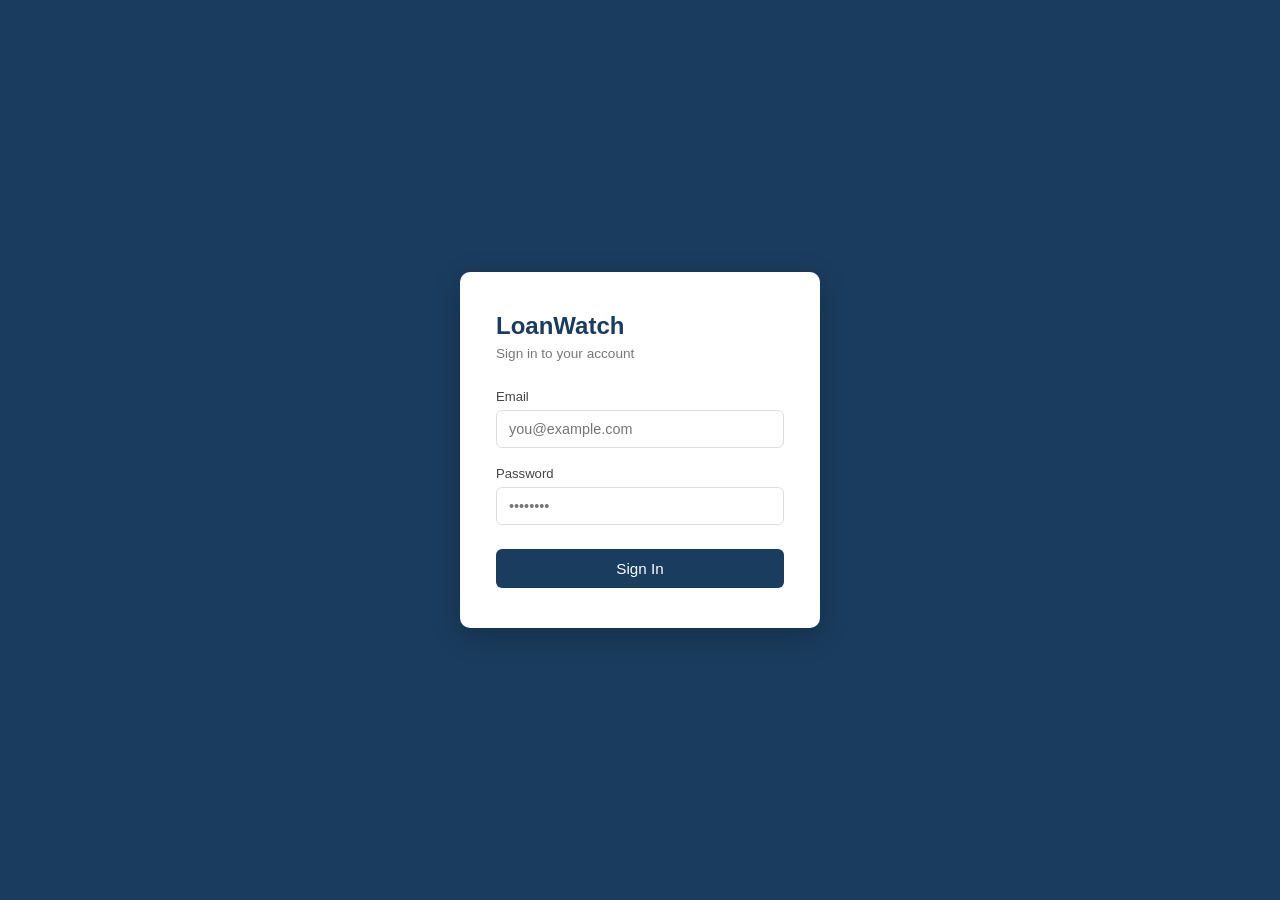
==== src/main/resources/static/index.html @ fdae0c63 "feat: add basic frontend (login, dashboard, borrower detail)" ====
<!DOCTYPE html>
<html lang="en">
<head>
    <meta charset="UTF-8">
    <meta name="viewport" content="width=device-width, initial-scale=1.0">
    <title>LoanWatch – Login</title>
    <link rel="stylesheet" href="style.css">
</head>
<body>

<div class="login-wrapper">
    <div class="login-card">
        <h2>LoanWatch</h2>
        <p>Sign in to your account</p>

        <div class="form-group">
            <label>Email</label>
            <input type="email" id="email" placeholder="you@example.com">
        </div>

        <div class="form-group">
            <label>Password</label>
            <input type="password" id="password" placeholder="••••••••">
        </div>

        <button class="btn-primary" onclick="login()">Sign In</button>
        <p class="error-msg" id="errMsg">Invalid email or password</p>
    </div>
</div>

<script>
    if (localStorage.getItem('token')) {
        window.location.href = 'dashboard.html';
    }

    async function login() {
        const email = document.getElementById('email').value.trim();
        const password = document.getElementById('password').value.trim();
        const errMsg = document.getElementById('errMsg');

        if (!email || !password) {
            errMsg.textContent = 'Please fill in all fields';
            errMsg.style.display = 'block';
            return;
        }

        try {
            const res = await fetch(`/api/auth/login?email=${encodeURIComponent(email)}&password=${encodeURIComponent(password)}`, {
                method: 'POST'
            });

            const token = await res.text();

            if (!res.ok || token.toLowerCase().includes('not found') || token.toLowerCase().includes('wrong')) {
                errMsg.textContent = token;
                errMsg.style.display = 'block';
                return;
            }

            localStorage.setItem('token', token);
            window.location.href = 'dashboard.html';

        } catch (e) {
            errMsg.textContent = 'Could not connect to server';
            errMsg.style.display = 'block';
        }
    }

    document.addEventListener('keydown', (e) => {
        if (e.key === 'Enter') login();
    });
</script>

</body>
</html>
---- src/main/resources/static/style.css ----
* {
    margin: 0;
    padding: 0;
    box-sizing: border-box;
}

body {
    font-family: 'Segoe UI', sans-serif;
    background: #f0f2f5;
    color: #222;
}

a {
    text-decoration: none;
    color: inherit;
}

/* navbar */
.navbar {
    background: #1a3c5e;
    color: white;
    padding: 14px 30px;
    display: flex;
    justify-content: space-between;
    align-items: center;
}

.navbar h1 {
    font-size: 1.3rem;
    font-weight: 600;
    letter-spacing: 0.5px;
}

.navbar span {
    font-size: 0.85rem;
    opacity: 0.8;
}

.logout-btn {
    background: transparent;
    border: 1px solid rgba(255,255,255,0.4);
    color: white;
    padding: 6px 16px;
    border-radius: 5px;
    cursor: pointer;
    font-size: 0.85rem;
}

.logout-btn:hover {
    background: rgba(255,255,255,0.1);
}

/* login page */
.login-wrapper {
    min-height: 100vh;
    display: flex;
    align-items: center;
    justify-content: center;
    background: #1a3c5e;
}

.login-card {
    background: white;
    padding: 40px 36px;
    border-radius: 10px;
    width: 360px;
    box-shadow: 0 8px 30px rgba(0,0,0,0.2);
}

.login-card h2 {
    font-size: 1.5rem;
    margin-bottom: 6px;
    color: #1a3c5e;
}

.login-card p {
    font-size: 0.85rem;
    color: #777;
    margin-bottom: 28px;
}

.form-group {
    margin-bottom: 18px;
}

.form-group label {
    display: block;
    font-size: 0.82rem;
    font-weight: 500;
    margin-bottom: 6px;
    color: #444;
}

.form-group input {
    width: 100%;
    padding: 10px 12px;
    border: 1px solid #ddd;
    border-radius: 6px;
    font-size: 0.9rem;
    outline: none;
    transition: border 0.2s;
}

.form-group input:focus {
    border-color: #1a3c5e;
}

.btn-primary {
    width: 100%;
    padding: 11px;
    background: #1a3c5e;
    color: white;
    border: none;
    border-radius: 6px;
    font-size: 0.95rem;
    cursor: pointer;
    margin-top: 6px;
}

.btn-primary:hover {
    background: #14304d;
}

.error-msg {
    color: #c0392b;
    font-size: 0.82rem;
    margin-top: 12px;
    text-align: center;
    display: none;
}

/* dashboard */
.page-content {
    padding: 28px 30px;
    max-width: 1100px;
    margin: 0 auto;
}

.page-title {
    font-size: 1.2rem;
    font-weight: 600;
    margin-bottom: 20px;
    color: #1a3c5e;
}

.stats-row {
    display: flex;
    gap: 16px;
    margin-bottom: 28px;
}

.stat-card {
    background: white;
    border-radius: 8px;
    padding: 20px 24px;
    flex: 1;
    box-shadow: 0 2px 8px rgba(0,0,0,0.06);
    border-left: 4px solid #1a3c5e;
}

.stat-card.high {
    border-left-color: #e74c3c;
}

.stat-card.medium {
    border-left-color: #e67e22;
}

.stat-card.low {
    border-left-color: #27ae60;
}

.stat-card h3 {
    font-size: 0.78rem;
    text-transform: uppercase;
    color: #888;
    letter-spacing: 0.5px;
    margin-bottom: 8px;
}

.stat-card .count {
    font-size: 2rem;
    font-weight: 700;
    color: #1a3c5e;
}

.stat-card.high .count { color: #e74c3c; }
.stat-card.medium .count { color: #e67e22; }
.stat-card.low .count { color: #27ae60; }

/* table */
.table-card {
    background: white;
    border-radius: 8px;
    box-shadow: 0 2px 8px rgba(0,0,0,0.06);
    overflow: hidden;
}

.table-card table {
    width: 100%;
    border-collapse: collapse;
    font-size: 0.88rem;
}

.table-card thead {
    background: #f7f8fa;
}

.table-card th {
    padding: 12px 16px;
    text-align: left;
    font-size: 0.78rem;
    text-transform: uppercase;
    color: #888;
    letter-spacing: 0.4px;
    border-bottom: 1px solid #eee;
}

.table-card td {
    padding: 13px 16px;
    border-bottom: 1px solid #f2f2f2;
    color: #333;
}

.table-card tbody tr:hover {
    background: #fafbfc;
    cursor: pointer;
}

.badge {
    padding: 3px 10px;
    border-radius: 20px;
    font-size: 0.75rem;
    font-weight: 600;
}

.badge.HIGH {
    background: #fdecea;
    color: #c0392b;
}

.badge.MEDIUM {
    background: #fef3e2;
    color: #d68910;
}

.badge.LOW {
    background: #eafaf1;
    color: #1e8449;
}

.badge.NA {
    background: #f2f2f2;
    color: #999;
}

.loading {
    text-align: center;
    padding: 40px;
    color: #aaa;
    font-size: 0.9rem;
}

/* borrower detail page */
.back-link {
    display: inline-block;
    margin-bottom: 20px;
    color: #1a3c5e;
    font-size: 0.88rem;
    font-weight: 500;
}

.back-link:hover {
    text-decoration: underline;
}

.detail-grid {
    display: grid;
    grid-template-columns: 1fr 1fr;
    gap: 20px;
    margin-bottom: 24px;
}

.info-card {
    background: white;
    border-radius: 8px;
    padding: 22px;
    box-shadow: 0 2px 8px rgba(0,0,0,0.06);
}

.info-card h3 {
    font-size: 0.82rem;
    text-transform: uppercase;
    color: #888;
    letter-spacing: 0.5px;
    margin-bottom: 16px;
    padding-bottom: 10px;
    border-bottom: 1px solid #f0f0f0;
}

.info-row {
    display: flex;
    justify-content: space-between;
    margin-bottom: 10px;
    font-size: 0.88rem;
}

.info-row .label {
    color: #888;
}

.info-row .value {
    font-weight: 500;
    color: #222;
}

.risk-display {
    text-align: center;
    padding: 10px 0;
}

.risk-score-num {
    font-size: 3rem;
    font-weight: 700;
    color: #1a3c5e;
    line-height: 1;
}

.risk-level-text {
    font-size: 1rem;
    font-weight: 600;
    margin-top: 8px;
}

.risk-level-text.HIGH { color: #e74c3c; }
.risk-level-text.MEDIUM { color: #e67e22; }
.risk-level-text.LOW { color: #27ae60; }
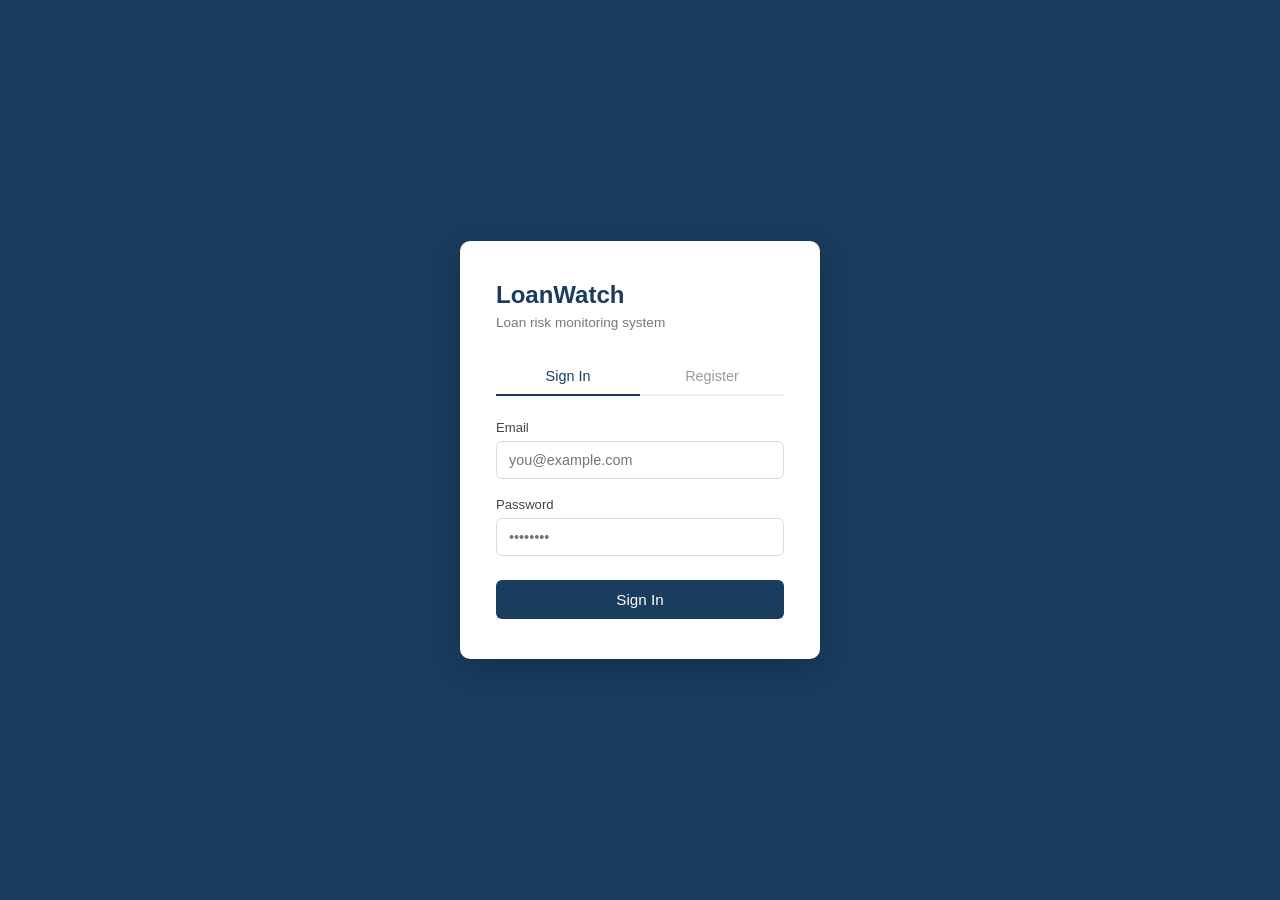
==== commit 7c01818d: "feat: add register tab to login page, fix role permissions for risk score" ====
--- a/src/main/resources/static/index.html
+++ b/src/main/resources/static/index.html
@@ -5,26 +5,114 @@
     <meta name="viewport" content="width=device-width, initial-scale=1.0">
     <title>LoanWatch – Login</title>
     <link rel="stylesheet" href="style.css">
+    <style>
+        .tabs {
+            display: flex;
+            margin-bottom: 24px;
+            border-bottom: 2px solid #f0f0f0;
+        }
+
+        .tab {
+            flex: 1;
+            text-align: center;
+            padding: 10px;
+            cursor: pointer;
+            font-size: 0.9rem;
+            font-weight: 500;
+            color: #999;
+            border-bottom: 2px solid transparent;
+            margin-bottom: -2px;
+        }
+
+        .tab.active {
+            color: #1a3c5e;
+            border-bottom-color: #1a3c5e;
+        }
+
+        .tab-panel {
+            display: none;
+        }
+
+        .tab-panel.active {
+            display: block;
+        }
+
+        .success-msg {
+            color: #27ae60;
+            font-size: 0.82rem;
+            margin-top: 12px;
+            text-align: center;
+            display: none;
+        }
+
+        .role-select {
+            width: 100%;
+            padding: 10px 12px;
+            border: 1px solid #ddd;
+            border-radius: 6px;
+            font-size: 0.9rem;
+            outline: none;
+            background: white;
+            color: #333;
+        }
+
+        .role-select:focus {
+            border-color: #1a3c5e;
+        }
+    </style>
 </head>
 <body>
 
 <div class="login-wrapper">
     <div class="login-card">
         <h2>LoanWatch</h2>
-        <p>Sign in to your account</p>
-
-        <div class="form-group">
-            <label>Email</label>
-            <input type="email" id="email" placeholder="you@example.com">
+        <p>Loan risk monitoring system</p>
+
+        <div class="tabs" style="margin-top: 20px;">
+            <div class="tab active" onclick="switchTab('login')">Sign In</div>
+            <div class="tab" onclick="switchTab('register')">Register</div>
         </div>
 
-        <div class="form-group">
-            <label>Password</label>
-            <input type="password" id="password" placeholder="••••••••">
+        <!-- Login -->
+        <div class="tab-panel active" id="loginPanel">
+            <div class="form-group">
+                <label>Email</label>
+                <input type="email" id="loginEmail" placeholder="you@example.com">
+            </div>
+            <div class="form-group">
+                <label>Password</label>
+                <input type="password" id="loginPassword" placeholder="••••••••">
+            </div>
+            <button class="btn-primary" onclick="login()">Sign In</button>
+            <p class="error-msg" id="loginErr"></p>
         </div>
 
-        <button class="btn-primary" onclick="login()">Sign In</button>
-        <p class="error-msg" id="errMsg">Invalid email or password</p>
+        <!-- Register -->
+        <div class="tab-panel" id="registerPanel">
+            <div class="form-group">
+                <label>Full Name</label>
+                <input type="text" id="regName" placeholder="Raj Vaibhav">
+            </div>
+            <div class="form-group">
+                <label>Email</label>
+                <input type="email" id="regEmail" placeholder="you@example.com">
+            </div>
+            <div class="form-group">
+                <label>Password</label>
+                <input type="password" id="regPassword" placeholder="••••••••">
+            </div>
+            <div class="form-group">
+                <label>Role</label>
+                <select class="role-select" id="regRole">
+                    <option value="MANAGER">Manager</option>
+                    <option value="ADMIN">Admin</option>
+                    <option value="FIELD_AGENT">Field Agent</option>
+                </select>
+            </div>
+            <button class="btn-primary" onclick="register()">Create Account</button>
+            <p class="error-msg" id="registerErr"></p>
+            <p class="success-msg" id="registerSuccess">Account created! You can now sign in.</p>
+        </div>
     </div>
 </div>
 
@@ -33,14 +121,29 @@
         window.location.href = 'dashboard.html';
     }
 
+    function switchTab(tab) {
+        document.querySelectorAll('.tab').forEach(t => t.classList.remove('active'));
+        document.querySelectorAll('.tab-panel').forEach(p => p.classList.remove('active'));
+
+        if (tab === 'login') {
+            document.querySelectorAll('.tab')[0].classList.add('active');
+            document.getElementById('loginPanel').classList.add('active');
+        } else {
+            document.querySelectorAll('.tab')[1].classList.add('active');
+            document.getElementById('registerPanel').classList.add('active');
+        }
+    }
+
     async function login() {
-        const email = document.getElementById('email').value.trim();
-        const password = document.getElementById('password').value.trim();
-        const errMsg = document.getElementById('errMsg');
+        const email = document.getElementById('loginEmail').value.trim();
+        const password = document.getElementById('loginPassword').value.trim();
+        const errEl = document.getElementById('loginErr');
+
+        errEl.style.display = 'none';
 
         if (!email || !password) {
-            errMsg.textContent = 'Please fill in all fields';
-            errMsg.style.display = 'block';
+            errEl.textContent = 'Please fill in all fields';
+            errEl.style.display = 'block';
             return;
         }
 
@@ -52,8 +155,8 @@
             const token = await res.text();
 
             if (!res.ok || token.toLowerCase().includes('not found') || token.toLowerCase().includes('wrong')) {
-                errMsg.textContent = token;
-                errMsg.style.display = 'block';
+                errEl.textContent = token;
+                errEl.style.display = 'block';
                 return;
             }
 
@@ -61,13 +164,56 @@
             window.location.href = 'dashboard.html';
 
         } catch (e) {
-            errMsg.textContent = 'Could not connect to server';
-            errMsg.style.display = 'block';
+            errEl.textContent = 'Could not connect to server';
+            errEl.style.display = 'block';
+        }
+    }
+
+    async function register() {
+        const name = document.getElementById('regName').value.trim();
+        const email = document.getElementById('regEmail').value.trim();
+        const password = document.getElementById('regPassword').value.trim();
+        const role = document.getElementById('regRole').value;
+        const errEl = document.getElementById('registerErr');
+        const successEl = document.getElementById('registerSuccess');
+
+        errEl.style.display = 'none';
+        successEl.style.display = 'none';
+
+        if (!name || !email || !password) {
+            errEl.textContent = 'Please fill in all fields';
+            errEl.style.display = 'block';
+            return;
+        }
+
+        try {
+            const res = await fetch(`/api/auth/register?name=${encodeURIComponent(name)}&email=${encodeURIComponent(email)}&password=${encodeURIComponent(password)}&role=${role}`, {
+                method: 'POST'
+            });
+
+            const msg = await res.text();
+
+            if (msg.toLowerCase().includes('already')) {
+                errEl.textContent = msg;
+                errEl.style.display = 'block';
+                return;
+            }
+
+            successEl.style.display = 'block';
+            setTimeout(() => switchTab('login'), 1500);
+
+        } catch (e) {
+            errEl.textContent = 'Could not connect to server';
+            errEl.style.display = 'block';
         }
     }
 
     document.addEventListener('keydown', (e) => {
-        if (e.key === 'Enter') login();
+        if (e.key === 'Enter') {
+            const activePanel = document.querySelector('.tab-panel.active').id;
+            if (activePanel === 'loginPanel') login();
+            else register();
+        }
     });
 </script>
 
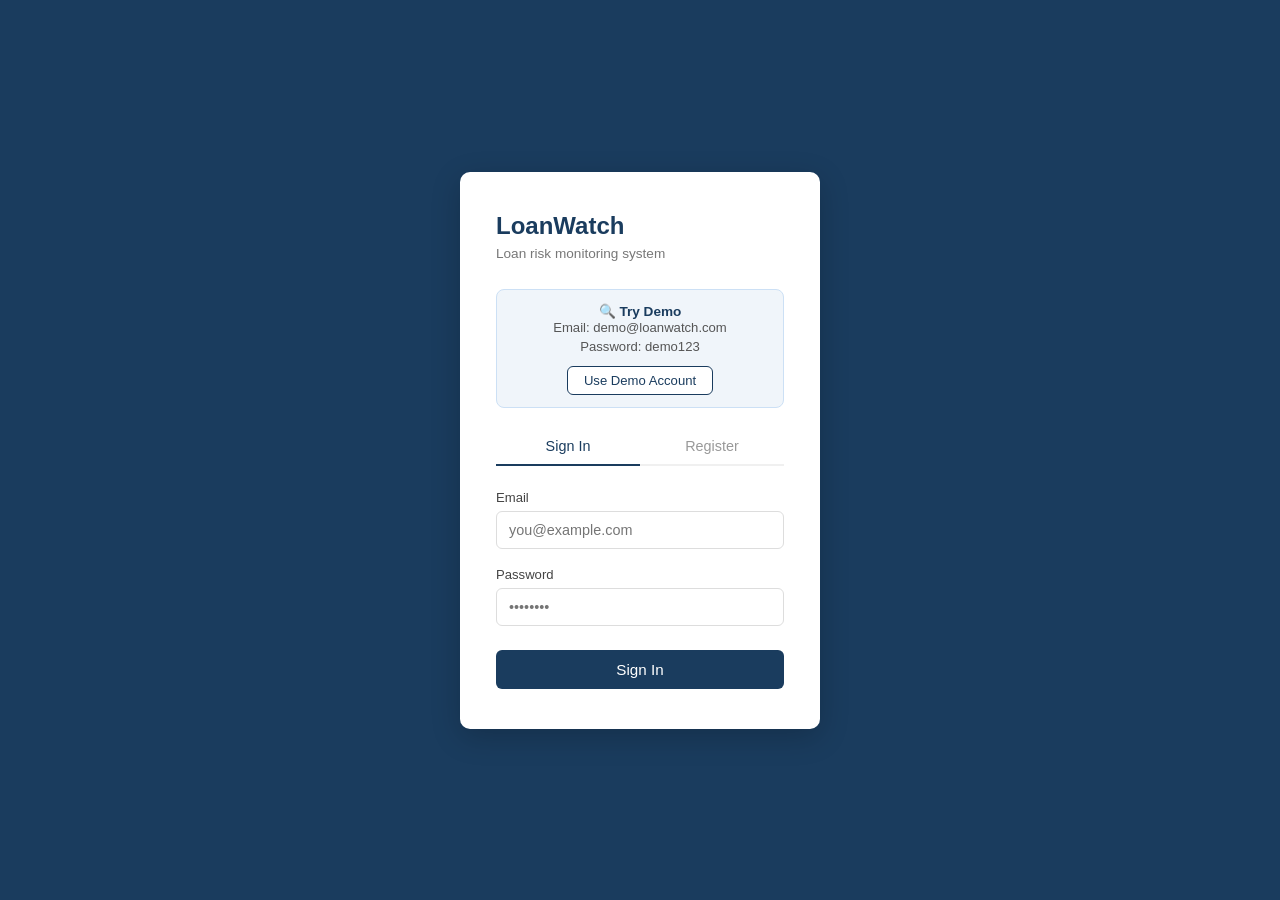
==== commit 413a7a43: "added demo login button on login page" ====
--- a/src/main/resources/static/index.html
+++ b/src/main/resources/static/index.html
@@ -11,7 +11,6 @@
             margin-bottom: 24px;
             border-bottom: 2px solid #f0f0f0;
         }
-
         .tab {
             flex: 1;
             text-align: center;
@@ -23,20 +22,12 @@
             border-bottom: 2px solid transparent;
             margin-bottom: -2px;
         }
-
         .tab.active {
             color: #1a3c5e;
             border-bottom-color: #1a3c5e;
         }
-
-        .tab-panel {
-            display: none;
-        }
-
-        .tab-panel.active {
-            display: block;
-        }
-
+        .tab-panel { display: none; }
+        .tab-panel.active { display: block; }
         .success-msg {
             color: #27ae60;
             font-size: 0.82rem;
@@ -44,7 +35,6 @@
             text-align: center;
             display: none;
         }
-
         .role-select {
             width: 100%;
             padding: 10px 12px;
@@ -55,10 +45,36 @@
             background: white;
             color: #333;
         }
-
-        .role-select:focus {
-            border-color: #1a3c5e;
-        }
+        .role-select:focus { border-color: #1a3c5e; }
+        .demo-box {
+            background: #f0f5fa;
+            border: 1px solid #cce0f5;
+            border-radius: 8px;
+            padding: 12px 16px;
+            margin-bottom: 20px;
+            text-align: center;
+        }
+        .demo-box p {
+            margin: 0 0 4px 0;
+            font-size: 0.82rem;
+            color: #555;
+        }
+        .demo-box strong {
+            color: #1a3c5e;
+            font-size: 0.85rem;
+        }
+        .btn-demo {
+            margin-top: 8px;
+            background: white;
+            color: #1a3c5e;
+            border: 1px solid #1a3c5e;
+            padding: 6px 16px;
+            border-radius: 6px;
+            font-size: 0.82rem;
+            cursor: pointer;
+            font-weight: 500;
+        }
+        .btn-demo:hover { background: #1a3c5e; color: white; }
     </style>
 </head>
 <body>
@@ -68,7 +84,15 @@
         <h2>LoanWatch</h2>
         <p>Loan risk monitoring system</p>
 
-        <div class="tabs" style="margin-top: 20px;">
+        <!-- Demo box -->
+        <div class="demo-box" style="margin-top: 16px;">
+            <strong>🔍 Try Demo</strong>
+            <p>Email: demo@loanwatch.com</p>
+            <p>Password: demo123</p>
+            <button class="btn-demo" onclick="fillDemo()">Use Demo Account</button>
+        </div>
+
+        <div class="tabs">
             <div class="tab active" onclick="switchTab('login')">Sign In</div>
             <div class="tab" onclick="switchTab('register')">Register</div>
         </div>
@@ -121,10 +145,15 @@
         window.location.href = 'dashboard.html';
     }
 
+    function fillDemo() {
+        switchTab('login');
+        document.getElementById('loginEmail').value = 'demo@loanwatch.com';
+        document.getElementById('loginPassword').value = 'demo123';
+    }
+
     function switchTab(tab) {
         document.querySelectorAll('.tab').forEach(t => t.classList.remove('active'));
         document.querySelectorAll('.tab-panel').forEach(p => p.classList.remove('active'));
-
         if (tab === 'login') {
             document.querySelectorAll('.tab')[0].classList.add('active');
             document.getElementById('loginPanel').classList.add('active');
@@ -138,7 +167,6 @@
         const email = document.getElementById('loginEmail').value.trim();
         const password = document.getElementById('loginPassword').value.trim();
         const errEl = document.getElementById('loginErr');
-
         errEl.style.display = 'none';
 
         if (!email || !password) {
@@ -151,7 +179,6 @@
             const res = await fetch(`/api/auth/login?email=${encodeURIComponent(email)}&password=${encodeURIComponent(password)}`, {
                 method: 'POST'
             });
-
             const token = await res.text();
 
             if (!res.ok || token.toLowerCase().includes('not found') || token.toLowerCase().includes('wrong')) {
@@ -190,7 +217,6 @@
             const res = await fetch(`/api/auth/register?name=${encodeURIComponent(name)}&email=${encodeURIComponent(email)}&password=${encodeURIComponent(password)}&role=${role}`, {
                 method: 'POST'
             });
-
             const msg = await res.text();
 
             if (msg.toLowerCase().includes('already')) {
@@ -218,4 +244,4 @@
 </script>
 
 </body>
-</html>
+</html>
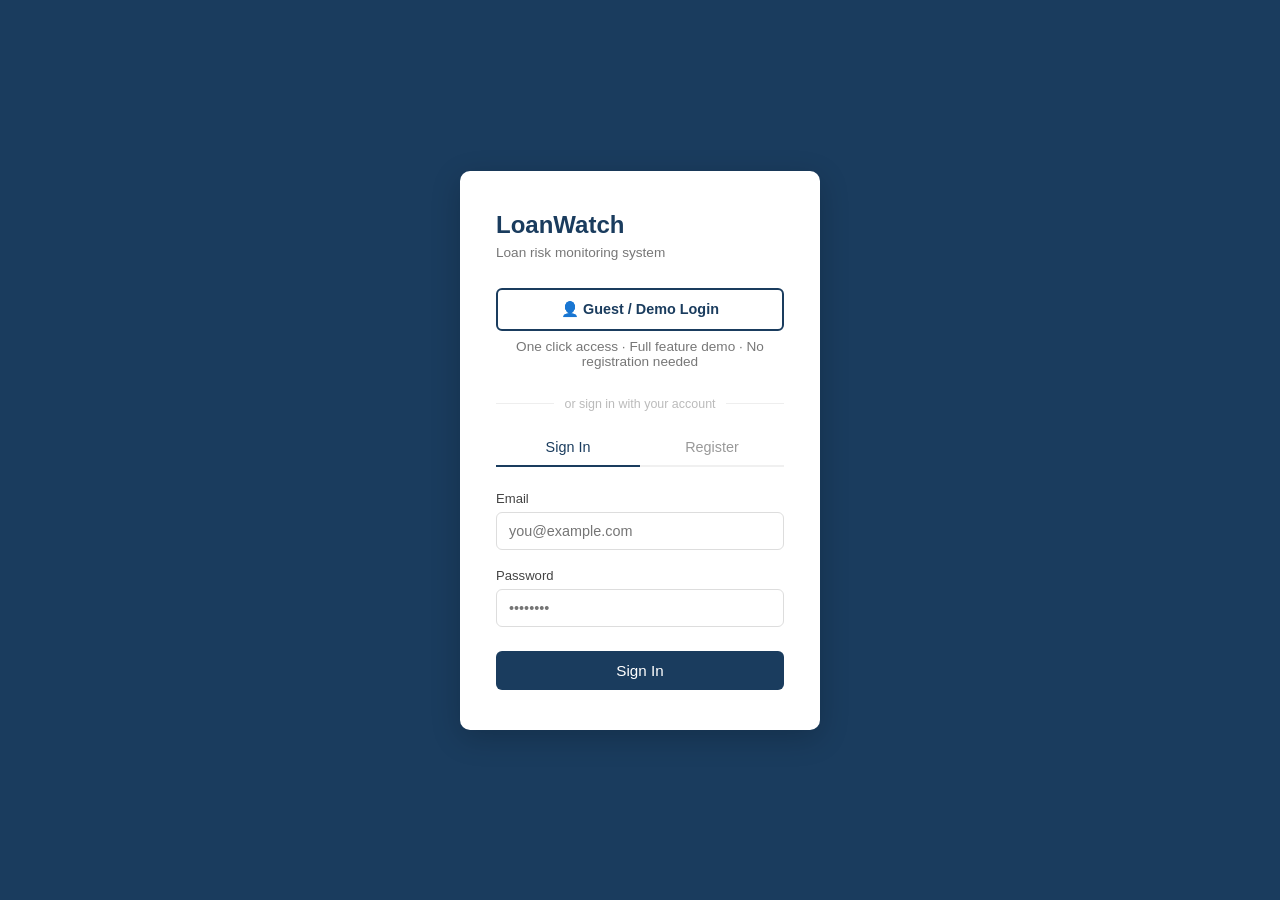
==== commit b3e470c7: "add guest login and demo account for recruiters" ====
--- a/src/main/resources/static/index.html
+++ b/src/main/resources/static/index.html
@@ -11,6 +11,7 @@
             margin-bottom: 24px;
             border-bottom: 2px solid #f0f0f0;
         }
+
         .tab {
             flex: 1;
             text-align: center;
@@ -22,12 +23,20 @@
             border-bottom: 2px solid transparent;
             margin-bottom: -2px;
         }
+
         .tab.active {
             color: #1a3c5e;
             border-bottom-color: #1a3c5e;
         }
-        .tab-panel { display: none; }
-        .tab-panel.active { display: block; }
+
+        .tab-panel {
+            display: none;
+        }
+
+        .tab-panel.active {
+            display: block;
+        }
+
         .success-msg {
             color: #27ae60;
             font-size: 0.82rem;
@@ -35,6 +44,7 @@
             text-align: center;
             display: none;
         }
+
         .role-select {
             width: 100%;
             padding: 10px 12px;
@@ -45,36 +55,55 @@
             background: white;
             color: #333;
         }
-        .role-select:focus { border-color: #1a3c5e; }
-        .demo-box {
-            background: #f0f5fa;
-            border: 1px solid #cce0f5;
-            border-radius: 8px;
-            padding: 12px 16px;
-            margin-bottom: 20px;
-            text-align: center;
-        }
-        .demo-box p {
-            margin: 0 0 4px 0;
-            font-size: 0.82rem;
-            color: #555;
-        }
-        .demo-box strong {
-            color: #1a3c5e;
-            font-size: 0.85rem;
-        }
-        .btn-demo {
-            margin-top: 8px;
+
+        .role-select:focus {
+            border-color: #1a3c5e;
+        }
+
+        .divider {
+            display: flex;
+            align-items: center;
+            gap: 10px;
+            margin: 18px 0;
+        }
+
+        .divider hr {
+            flex: 1;
+            border: none;
+            border-top: 1px solid #eee;
+        }
+
+        .divider span {
+            font-size: 0.78rem;
+            color: #bbb;
+        }
+
+        .btn-guest {
+            width: 100%;
+            padding: 11px;
             background: white;
             color: #1a3c5e;
-            border: 1px solid #1a3c5e;
-            padding: 6px 16px;
+            border: 2px solid #1a3c5e;
             border-radius: 6px;
-            font-size: 0.82rem;
+            font-size: 0.9rem;
             cursor: pointer;
-            font-weight: 500;
-        }
-        .btn-demo:hover { background: #1a3c5e; color: white; }
+            font-weight: 600;
+            display: flex;
+            align-items: center;
+            justify-content: center;
+            gap: 8px;
+        }
+
+        .btn-guest:hover {
+            background: #f0f4f8;
+        }
+
+        .guest-note {
+            font-size: 0.75rem;
+            color: #aaa;
+            text-align: center;
+            margin-top: 8px;
+        }
     </style>
 </head>
 <body>
@@ -84,12 +113,13 @@
         <h2>LoanWatch</h2>
         <p>Loan risk monitoring system</p>
 
-        <!-- Demo box -->
-        <div class="demo-box" style="margin-top: 16px;">
-            <strong>🔍 Try Demo</strong>
-            <p>Email: demo@loanwatch.com</p>
-            <p>Password: demo123</p>
-            <button class="btn-demo" onclick="fillDemo()">Use Demo Account</button>
+        <button class="btn-guest" style="margin-top: 20px;" onclick="guestLogin()">
+            👤 Guest / Demo Login
+        </button>
+        <p class="guest-note">One click access · Full feature demo · No registration needed</p>
+
+        <div class="divider">
+            <hr><span>or sign in with your account</span><hr>
         </div>
 
         <div class="tabs">
@@ -141,19 +171,17 @@
 </div>
 
 <script>
-    if (localStorage.getItem('token')) {
+    // only redirect if token exists AND user deliberately navigated here
+    // recruiters on a fresh machine won't have a token so they see this page
+    const existingToken = localStorage.getItem('token');
+    if (existingToken && !window.location.search.includes('logout')) {
         window.location.href = 'dashboard.html';
-    }
-
-    function fillDemo() {
-        switchTab('login');
-        document.getElementById('loginEmail').value = 'demo@loanwatch.com';
-        document.getElementById('loginPassword').value = 'demo123';
     }
 
     function switchTab(tab) {
         document.querySelectorAll('.tab').forEach(t => t.classList.remove('active'));
         document.querySelectorAll('.tab-panel').forEach(p => p.classList.remove('active'));
+
         if (tab === 'login') {
             document.querySelectorAll('.tab')[0].classList.add('active');
             document.getElementById('loginPanel').classList.add('active');
@@ -163,10 +191,40 @@
         }
     }
 
+    async function doLogin(email, password) {
+        const res = await fetch(`/api/auth/login?email=${encodeURIComponent(email)}&password=${encodeURIComponent(password)}`, {
+            method: 'POST'
+        });
+        const token = await res.text();
+        if (!res.ok || token.toLowerCase().includes('not found') || token.toLowerCase().includes('wrong')) {
+            return { error: token };
+        }
+        return { token };
+    }
+
+    async function guestLogin() {
+        const btn = document.querySelector('.btn-guest');
+        btn.textContent = 'Logging in...';
+        btn.disabled = true;
+
+        const result = await doLogin('demo@loanwatch.com', 'demo123');
+
+        if (result.error) {
+            btn.textContent = '👤 Guest / Demo Login';
+            btn.disabled = false;
+            alert('Demo account not ready yet. Please restart the server.');
+            return;
+        }
+
+        localStorage.setItem('token', result.token);
+        window.location.href = 'dashboard.html';
+    }
+
     async function login() {
         const email = document.getElementById('loginEmail').value.trim();
         const password = document.getElementById('loginPassword').value.trim();
         const errEl = document.getElementById('loginErr');
+
         errEl.style.display = 'none';
 
         if (!email || !password) {
@@ -175,25 +233,16 @@
             return;
         }
 
-        try {
-            const res = await fetch(`/api/auth/login?email=${encodeURIComponent(email)}&password=${encodeURIComponent(password)}`, {
-                method: 'POST'
-            });
-            const token = await res.text();
-
-            if (!res.ok || token.toLowerCase().includes('not found') || token.toLowerCase().includes('wrong')) {
-                errEl.textContent = token;
-                errEl.style.display = 'block';
-                return;
-            }
-
-            localStorage.setItem('token', token);
-            window.location.href = 'dashboard.html';
-
-        } catch (e) {
-            errEl.textContent = 'Could not connect to server';
-            errEl.style.display = 'block';
-        }
+        const result = await doLogin(email, password);
+
+        if (result.error) {
+            errEl.textContent = result.error;
+            errEl.style.display = 'block';
+            return;
+        }
+
+        localStorage.setItem('token', result.token);
+        window.location.href = 'dashboard.html';
     }
 
     async function register() {
@@ -213,25 +262,20 @@
             return;
         }
 
-        try {
-            const res = await fetch(`/api/auth/register?name=${encodeURIComponent(name)}&email=${encodeURIComponent(email)}&password=${encodeURIComponent(password)}&role=${role}`, {
-                method: 'POST'
-            });
-            const msg = await res.text();
-
-            if (msg.toLowerCase().includes('already')) {
-                errEl.textContent = msg;
-                errEl.style.display = 'block';
-                return;
-            }
-
-            successEl.style.display = 'block';
-            setTimeout(() => switchTab('login'), 1500);
-
-        } catch (e) {
-            errEl.textContent = 'Could not connect to server';
-            errEl.style.display = 'block';
-        }
+        const res = await fetch(`/api/auth/register?name=${encodeURIComponent(name)}&email=${encodeURIComponent(email)}&password=${encodeURIComponent(password)}&role=${role}`, {
+            method: 'POST'
+        });
+
+        const msg = await res.text();
+
+        if (msg.toLowerCase().includes('already')) {
+            errEl.textContent = msg;
+            errEl.style.display = 'block';
+            return;
+        }
+
+        successEl.style.display = 'block';
+        setTimeout(() => switchTab('login'), 1500);
     }
 
     document.addEventListener('keydown', (e) => {
